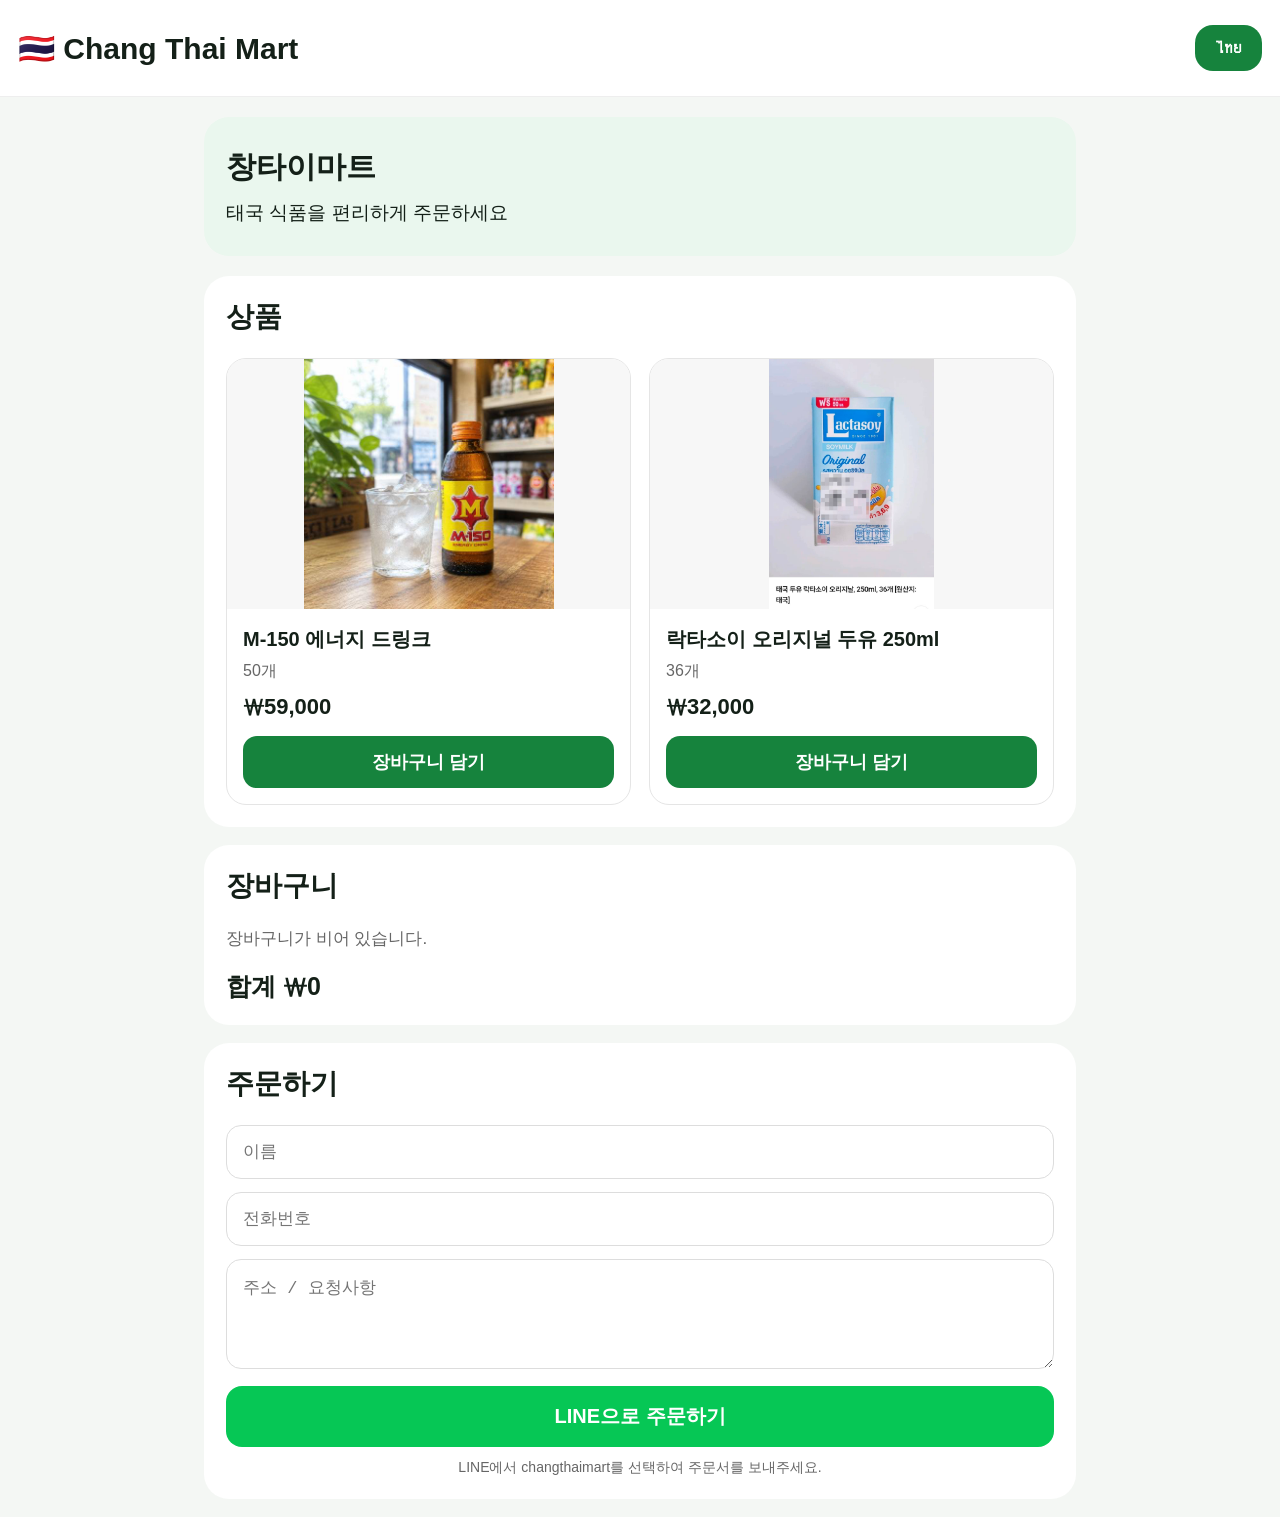
==== index.html @ 5ce7cc33 "Update index.html" ====
<!DOCTYPE html>
<html lang="ko">
<head>
<meta charset="UTF-8">
<meta name="viewport" content="width=device-width, initial-scale=1.0">

<title>Chang Thai Mart</title>

<style>
*{
  box-sizing:border-box;
}

body{
  margin:0;
  font-family:Arial,"Noto Sans Thai",sans-serif;
  background:#f4f7f4;
  color:#142018;
}

header{
  background:#ffffff;
  padding:25px 18px;
  display:flex;
  justify-content:space-between;
  align-items:center;
  border-bottom:1px solid #eee;
}

header h1{
  margin:0;
  font-size:30px;
}

button{
  border:0;
  cursor:pointer;
  font-weight:bold;
}

#langBtn{
  background:#16833d;
  color:white;
  padding:13px 20px;
  border-radius:18px;
  font-size:17px;
}

main{
  max-width:900px;
  margin:auto;
}

.hero{
  margin:20px 14px;
  padding:30px 22px;
  background:#eaf7ee;
  border-radius:25px;
}

.hero h2{
  font-size:30px;
  margin:0 0 12px;
}

.hero p{
  font-size:19px;
  margin:0;
}

.section{
  background:white;
  margin:18px 14px;
  padding:22px;
  border-radius:25px;
}

.section h2{
  font-size:28px;
  margin:0 0 22px;
}

.products{
  display:grid;
  grid-template-columns:repeat(2,1fr);
  gap:18px;
}

.product{
  border:1px solid #e5e5e5;
  border-radius:20px;
  overflow:hidden;
  background:#fff;
}

.product-image{
  width:100%;
  height:250px;
  object-fit:contain;
  background:#f7f7f7;
  display:block;
}

.product-info{
  padding:16px;
}

.product h3{
  margin:0 0 8px;
  font-size:20px;
  line-height:1.4;
}

.product-detail{
  color:#666;
  margin-bottom:10px;
  font-size:16px;
}

.price{
  font-size:22px;
  font-weight:bold;
  margin-bottom:14px;
}

.addBtn{
  width:100%;
  background:#16833d;
  color:white;
  padding:14px;
  border-radius:14px;
  font-size:18px;
}

.cart-row{
  display:flex;
  justify-content:space-between;
  align-items:center;
  gap:10px;
  padding:15px 0;
  border-bottom:1px solid #eee;
}

.cart-name{
  flex:1;
}

.controls{
  display:flex;
  align-items:center;
  gap:8px;
}

.smallBtn{
  width:35px;
  height:35px;
  border-radius:9px;
  background:#16833d;
  color:white;
  font-size:20px;
}

.cart-price{
  min-width:100px;
  text-align:right;
  font-weight:bold;
}

.total{
  margin-top:20px;
  font-size:25px;
  font-weight:bold;
}

.empty{
  font-size:17px;
  color:#666;
}

input,
textarea{
  width:100%;
  border:1px solid #ddd;
  border-radius:15px;
  padding:16px;
  font-size:17px;
  margin-bottom:13px;
}

textarea{
  min-height:110px;
  resize:vertical;
}

.orderBtn{
  width:100%;
  background:#06c755;
  color:white;
  padding:17px;
  border-radius:16px;
  font-size:20px;
}

.lineInfo{
  text-align:center;
  color:#666;
  margin-top:12px;
  font-size:14px;
}

@media(max-width:600px){

  header h1{
    font-size:23px;
  }

  .products{
    grid-template-columns:1fr;
  }

  .product-image{
    height:260px;
  }

  .cart-row{
    flex-wrap:wrap;
  }
}
</style>
</head>

<body>

<header>

<h1>🇹🇭 Chang Thai Mart</h1>

<button
id="langBtn"
onclick="toggleLanguage()">
ไทย
</button>

</header>


<main>

<section class="hero">

<h2 id="storeTitle">
창타이마트
</h2>

<p id="storeText">
태국 식품을 편리하게 주문하세요
</p>

</section>


<section class="section">

<h2 id="productTitle">
상품
</h2>

<div
class="products"
id="products">
</div>

</section>


<section class="section">

<h2 id="cartTitle">
장바구니
</h2>

<div id="cart"></div>

</section>


<section class="section">

<h2 id="orderTitle">
주문하기
</h2>

<input
id="name"
placeholder="이름">

<input
id="phone"
type="tel"
placeholder="전화번호">

<textarea
id="address"
placeholder="주소 / 요청사항">
</textarea>

<button
class="orderBtn"
id="orderBtn"
onclick="submitOrder()">
LINE으로 주문하기
</button>

<div
class="lineInfo"
id="lineInfo">

LINE에서 changthaimart를 선택하여 주문서를 보내주세요.

</div>

</section>

</main>


<script>

const LINE_ID="changthaimart";
const ORDER_API="https://script.google.com/macros/s/AKfycbxUbqudSHEM8-jtcQUTLn4847WyZxCrwb5fUCyeAXDHwXxS3rG33D7pUAbm184cVLeClQ/exec";
let productStock = [];
const products=[

{
  ko:"M-150 에너지 드링크",
  th:"เครื่องดื่มชูกำลัง M-150",
  detailKo:"50개",
  detailTh:"50 ขวด",
  price:59000,
  image:"29094.jpg"
},
 
{
  ko:"락타소이 오리지널 두유 250ml",
  th:"แลคตาซอย ออริจินัล 250 มล.",
  detailKo:"36개",
  detailTh:"36 กล่อง",
  price:32000,
  image:"29095.jpg"
}

];


let language="ko";

let cart={};


const text={

ko:{
 button:"ไทย",
 store:"창타이마트",
 description:"태국 식품을 편리하게 주문하세요",
 products:"상품",
 add:"장바구니 담기",
 cart:"장바구니",
 empty:"장바구니가 비어 있습니다.",
 total:"합계",
 order:"주문하기",
 name:"이름",
 phone:"전화번호",
 address:"주소 / 요청사항",
 submit:"LINE으로 주문하기",
 info:"LINE에서 changthaimart를 선택하여 주문서를 보내주세요.",
 emptyAlert:"상품을 먼저 장바구니에 담아주세요.",
 formAlert:"이름, 전화번호, 주소/요청사항을 입력해주세요."
},

th:{
 button:"한국어",
 store:"ช้างไทยมาร์ท",
 description:"สั่งซื้อสินค้าไทยได้ง่ายๆ",
 products:"สินค้า",
 add:"ใส่ตะกร้า",
 cart:"ตะกร้าสินค้า",
 empty:"ไม่มีสินค้าในตะกร้า",
 total:"รวม",
 order:"สั่งซื้อ",
 name:"ชื่อ",
 phone:"เบอร์โทรศัพท์",
 address:"ที่อยู่ / คำขอเพิ่มเติม",
 submit:"สั่งซื้อทาง LINE",
 info:"กรุณาเลือก changthaimart ใน LINE แล้วส่งรายการสั่งซื้อ",
 emptyAlert:"กรุณาใส่สินค้าในตะกร้าก่อน",
 formAlert:"กรุณากรอกชื่อ เบอร์โทร และที่อยู่"
}

};


function money(number){

return "₩"+
number.toLocaleString("ko-KR");

}

async function loadProductStock() {
  try {
    const response = await fetch(
      ORDER_API + "?action=getProducts"
    );
    const result = await response.json();

    if (!result.success || !Array.isArray(result.products)) {
      console.error("상품 정보 불러오기 실패", result);
      return;
    }
productStock = result.products;
    productStock.forEach((item, index) => {
  if (index >= products.length) {
    products.push({
      ko: item.name,
      th: item.name,
      detailKo: "",
      detailTh: "",
      price: Number(item.price),
      stock: Number(item.stock),
      image: ""
    });
  }
});
   

    productStock.forEach((item, index) => {
      if (products[index]) {
        products[index].price = Number(item.price);
        products[index].stock = Number(item.stock);
      }
    });

    renderProducts();
  } catch (error) {
    console.error("상품 정보 연결 오류", error);
  }
}
function renderProducts(){

const box=
document.getElementById("products");

box.innerHTML="";


products.forEach((p,index)=>{

const detail=
language==="ko"
?p.detailKo
:p.detailTh;


box.innerHTML+=`

<div class="product">

<img
class="product-image"
src="${p.image}"
alt="${p[language]}">

<div class="product-info">

<h3>
${p[language]}
</h3>

<div class="product-detail">
${detail}
</div>

<div class="price">
${money(p.price)}
</div>

<button
class="addBtn" style="${Number(p.stock) <= 0 ? 'background-color:#999;cursor:not-allowed;' : ''}"
onclick="addCart(${index})" ${Number(p.stock) <= 0 ? 'disabled' : ''}>

${Number(p.stock) <= 0 ? (language === "ko" ? "품절" : "สินค้าหมด") : text[language].add}

</button>

</div>

</div>

`;

});

}


function addCart(index){

cart[index]=
(cart[index]||0)+1;

renderCart();

}


function decrease(index){

if(!cart[index]) return;

cart[index]--;

if(cart[index]<=0){

delete cart[index];

}

renderCart();

}


function increase(index){

cart[index]=
(cart[index]||0)+1;

renderCart();

}


function renderCart(){

const box=
document.getElementById("cart");

const keys=
Object.keys(cart);


if(keys.length===0){

box.innerHTML=`

<div class="empty">

${text[language].empty}

</div>

<div class="total">

${text[language].total} ₩0

</div>

`;

return;

}


let html="";

let total=0;


keys.forEach(key=>{

const index=
Number(key);

const p=
products[index];

const qty=
cart[index];

const subtotal=
p.price*qty;

total+=subtotal;


html+=`

<div class="cart-row">

<div class="cart-name">

${p[language]}

</div>


<div class="controls">

<button
class="smallBtn"
onclick="decrease(${index})">

−

</button>

<strong>
${qty}
</strong>

<button
class="smallBtn"
onclick="increase(${index})">

+

</button>

</div>


<div class="cart-price">

${money(subtotal)}

</div>

</div>

`;

});


html+=`

<div class="total">

${text[language].total}

${money(total)}

</div>

`;


box.innerHTML=html;

}


function toggleLanguage(){

language=
language==="ko"
?"th"
:"ko";

document.documentElement.lang=
language==="ko"
?"ko"
:"th";

updateLanguage();

}


function updateLanguage(){

const t=
text[language];

document.getElementById("langBtn").textContent=
t.button;

document.getElementById("storeTitle").textContent=
t.store;

document.getElementById("storeText").textContent=
t.description;

document.getElementById("productTitle").textContent=
t.products;

document.getElementById("cartTitle").textContent=
t.cart;

document.getElementById("orderTitle").textContent=
t.order;

document.getElementById("name").placeholder=
t.name;

document.getElementById("phone").placeholder=
t.phone;

document.getElementById("address").placeholder=
t.address;

document.getElementById("orderBtn").textContent=
t.submit;

document.getElementById("lineInfo").textContent=
t.info;

renderProducts();

renderCart();

}


function submitOrder(){

const t=
text[language];

const name=
document
.getElementById("name")
.value
.trim();

const phone=
document
.getElementById("phone")
.value
.trim();

const address=
document
.getElementById("address")
.value
.trim();


if(Object.keys(cart).length===0){

alert(t.emptyAlert);

return;

}


if(!name || !phone || !address){

alert(t.formAlert);

return;

}


let total=0;

let items="";


Object.keys(cart).forEach(key=>{

const index=
Number(key);

const p=
products[index];

const qty=
cart[index];

const subtotal=
p.price*qty;

total+=subtotal;


items+=
"• "+
p.ko+
" / "+
p.th+
" x "+
qty+
" = "+
money(subtotal)+
"\n";

});


const orderMessage=

`🛒 Chang Thai Mart 주문

--------------------

${items}

--------------------

💰 총금액 / รวม
${money(total)}

👤 이름 / ชื่อ
${name}

📞 전화번호 / เบอร์โทร
${phone}

🏠 주소·요청사항 / ที่อยู่
${address}

--------------------

LINE ID: ${LINE_ID}`;


const lineURL = "https://line.me/R/msg/text/?" +
encodeURIComponent(orderMessage);




/* 주문 후 장바구니 초기화 */
const orderNumber = "CTM-" + new Date().getTime();

const productNames = [];
let totalQuantity = 0;

Object.keys(cart).forEach(key => {
  const index = Number(key);
  const p = products[index];
  const qty = cart[index];

  productNames.push(p.ko + " x " + qty);
  totalQuantity += qty;
});

const orderData = {
  orderNumber: orderNumber,
  name: name,
  phone: phone,
  address: address,
  products: productNames.join(", "),
  quantity: totalQuantity,
  total: total
};

const formData = new URLSearchParams();

formData.append("orderNumber", orderData.orderNumber);
formData.append("name", orderData.name);
formData.append("phone", orderData.phone);
formData.append("address", orderData.address);
formData.append("products", orderData.products);
formData.append("quantity", orderData.quantity);
formData.append("total", orderData.total);

fetch(ORDER_API, {
  method: "POST",
  mode: "no-cors",
  body: formData
});

alert("주문이 접수되었습니다.");

cart = {};
renderCart();

const isMobile = /Android|iPhone|iPad|iPod/i.test(navigator.userAgent);

if (isMobile) {
  window.location.href = lineURL;
} else {
  navigator.clipboard.writeText(orderMessage);
  alert("주문내용이 복사되었습니다. LINE에서 붙여넣어 전송해주세요.");
 
}
}
 

updateLanguage();
loadProductStock();
  
</script>

</body>
</html>
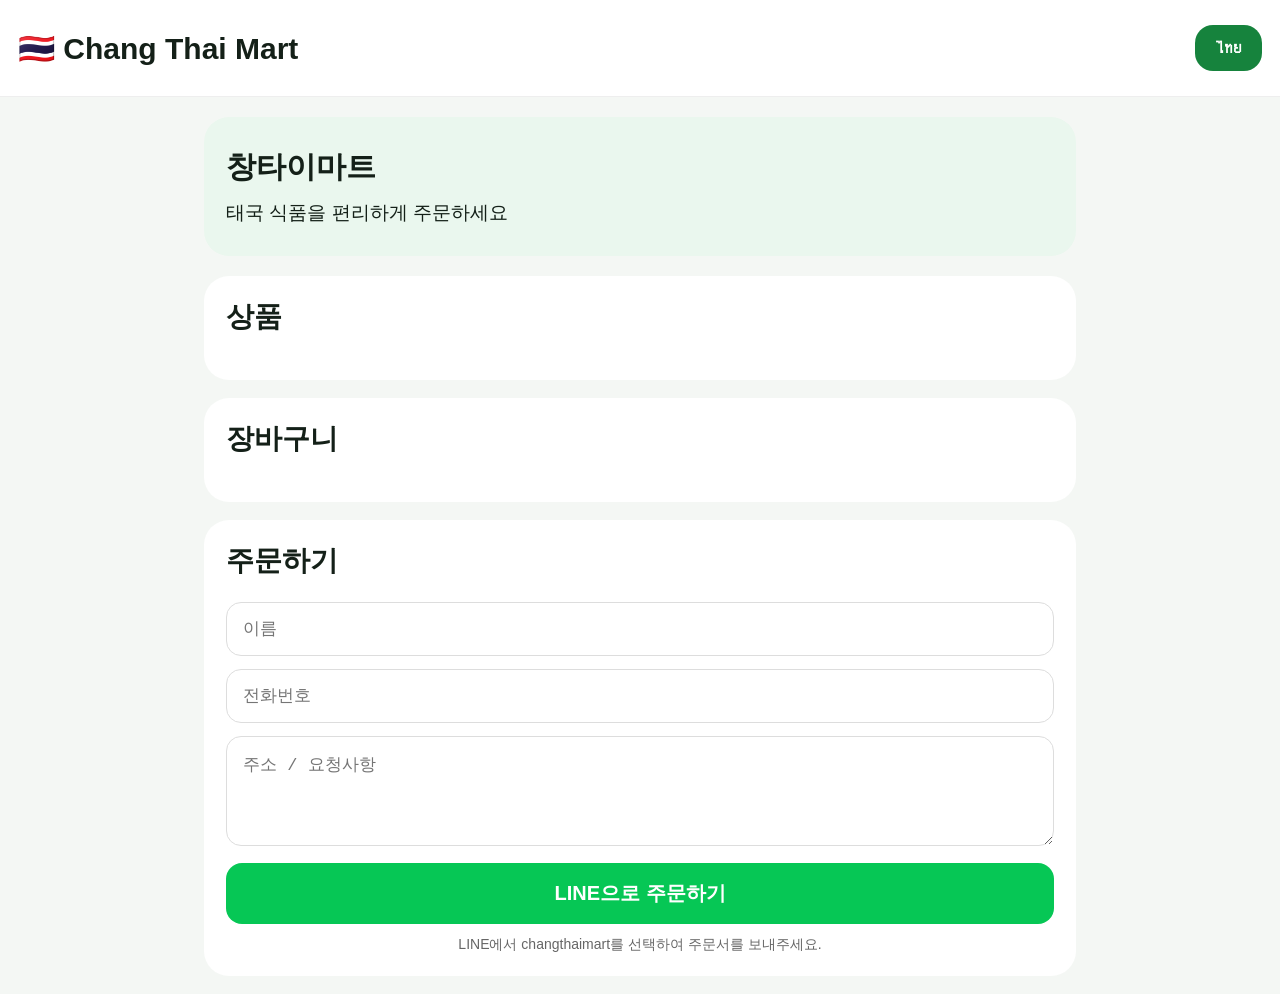
==== commit bdbf5bf0: "Update index.html" ====
--- a/index.html
+++ b/index.html
@@ -423,12 +423,12 @@
   if (index >= products.length) {
     products.push({
       ko: item.name,
-      th: item.name,
+      th: item.nameTh || item.name,
       detailKo: "",
       detailTh: "",
       price: Number(item.price),
       stock: Number(item.stock),
-      image: ""
+      image: item.imageUrl || item.image || ""
     });
   }
 });
@@ -876,18 +876,21 @@
   body: formData
 });
 
-alert("주문이 접수되었습니다.");
-
-cart = {};
-renderCart();
-
-const isMobile = /Android|iPhone|iPad|iPod/i.test(navigator.userAgent);
-
-if (isMobile) {
-  window.location.href = lineURL;
+
+alert(
+  "주문이 접수되었습니다!\n\n" +
+ "■ 무통장입금 안내\n" +
+  "은행: 하나은행 (KEB HANA BANK)\n" +
+  "예금주: 정현수\n" +
+  "입금계좌: 010-6491-5554\n" +
+  "입금금액: " + Number(orderData.total).toLocaleString("ko-KR") + "원\n\n" +
+  "입금 확인 후 배송이 진행됩니다."
+);
 } else {
   navigator.clipboard.writeText(orderMessage);
-  alert("주문내용이 복사되었습니다. LINE에서 붙여넣어 전송해주세요.");
+ 
+ 
+
  
 }
 }
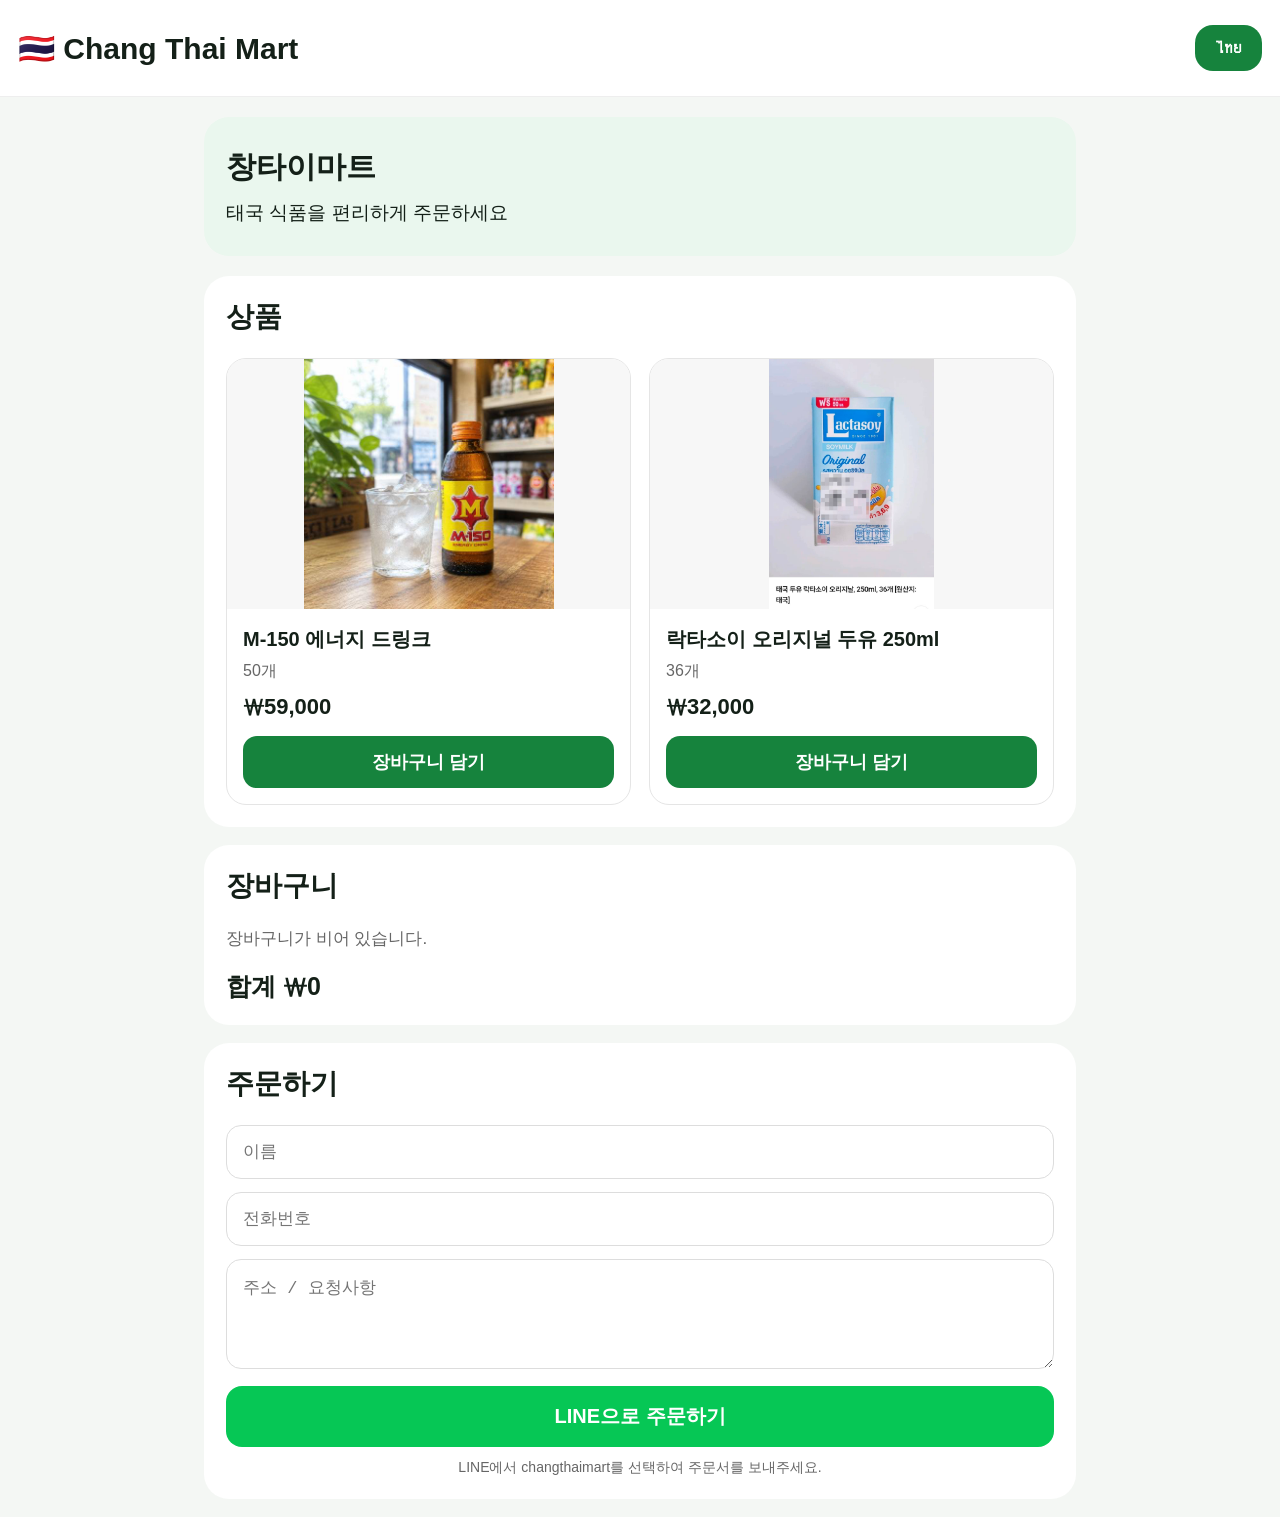
==== commit 6fdbc393: "Update index.html" ====
--- a/index.html
+++ b/index.html
@@ -876,7 +876,11 @@
   body: formData
 });
 
-
+const isMobile = /Android|iPhone|iPad|iPod/i.test(navigator.userAgent);
+
+if (isMobile) {
+  window.location.href = lineURL;
+} else {
 alert(
   "주문이 접수되었습니다!\n\n" +
  "■ 무통장입금 안내\n" +
@@ -886,13 +890,8 @@
   "입금금액: " + Number(orderData.total).toLocaleString("ko-KR") + "원\n\n" +
   "입금 확인 후 배송이 진행됩니다."
 );
-} else {
-  navigator.clipboard.writeText(orderMessage);
- 
- 
-
- 
-}
+}
+
 }
  
 
